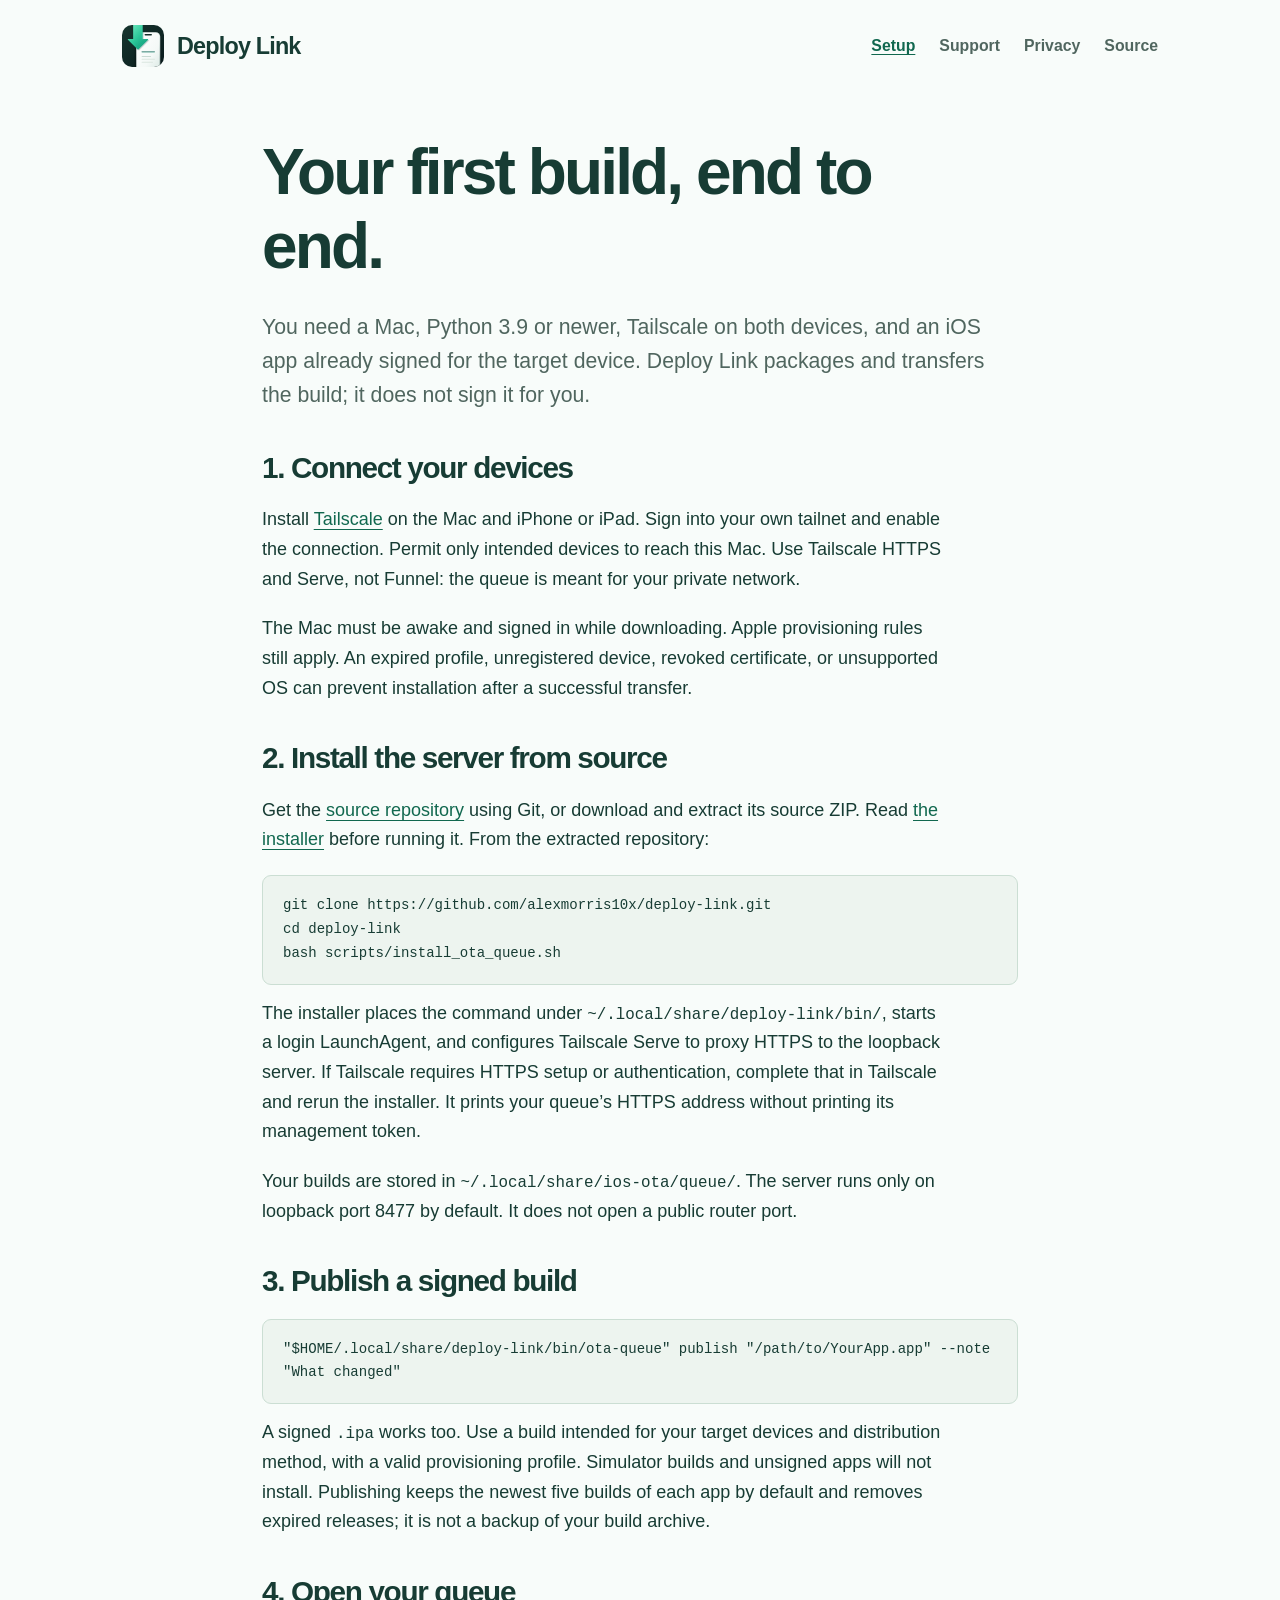
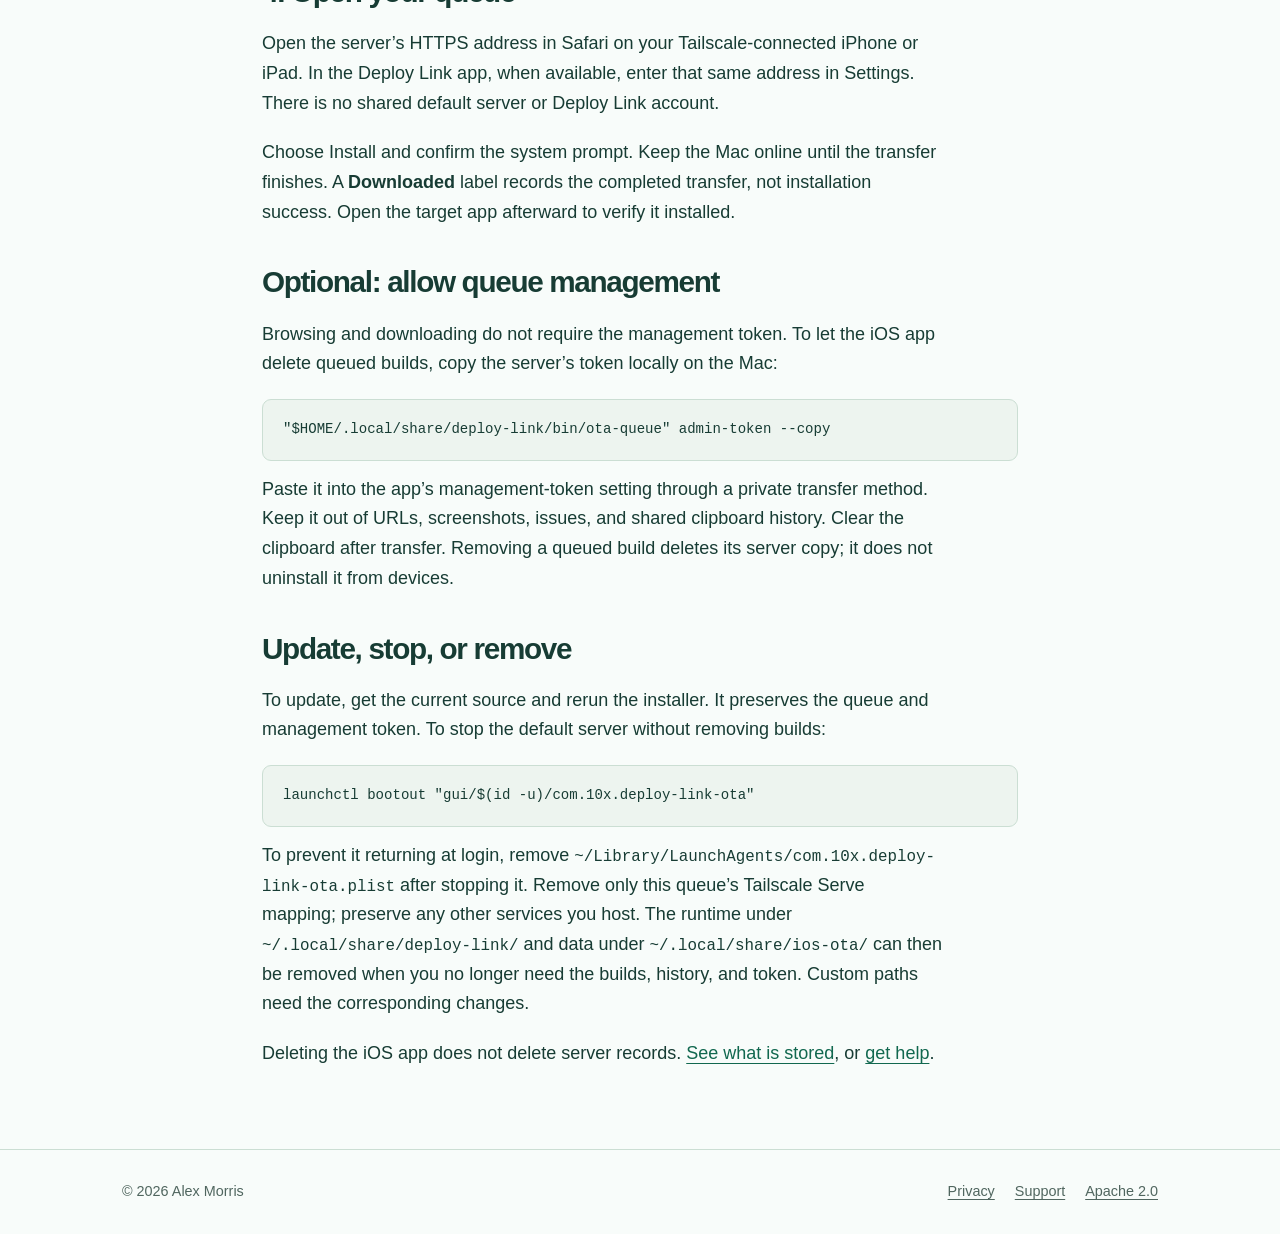
==== docs/site/setup.html @ 27d57182 "Prepare Deploy Link onboarding and authorized queue management" ====
<!doctype html>
<html lang="en"><head><meta charset="utf-8"><meta name="viewport" content="width=device-width, initial-scale=1"><title>Set up Deploy Link</title><meta name="description" content="Install your own Mac queue server, publish a signed build, and connect over Tailscale HTTPS."><meta name="theme-color" content="#11684f"><link rel="stylesheet" href="assets/site.css"><link rel="icon" href="assets/deploy-link.svg" type="image/svg+xml"><link rel="canonical" href="https://alexmorris10x.github.io/deploy-link/setup.html"></head><body><a class="skip" href="#main">Skip to content</a><header><div class="wrap"><a class="brand" href="index.html"><img src="assets/deploy-link.svg" alt="" width="42" height="42">Deploy Link</a><nav aria-label="Main navigation"><a href="setup.html" aria-current="page">Setup</a><a href="support.html">Support</a><a href="privacy.html">Privacy</a><a href="https://github.com/alexmorris10x/deploy-link">Source</a></nav></div></header><main id="main" class="wrap reading"><h1>Your first build, end to end.</h1><p class="lead">You need a Mac, Python 3.9 or newer, Tailscale on both devices, and an iOS app already signed for the target device. Deploy Link packages and transfers the build; it does not sign it for you.</p>
<h2>1. Connect your devices</h2><p>Install <a href="https://tailscale.com/download">Tailscale</a> on the Mac and iPhone or iPad. Sign into your own tailnet and enable the connection. Permit only intended devices to reach this Mac. Use Tailscale HTTPS and Serve, not Funnel: the queue is meant for your private network.</p><p>The Mac must be awake and signed in while downloading. Apple provisioning rules still apply. An expired profile, unregistered device, revoked certificate, or unsupported OS can prevent installation after a successful transfer.</p>
<h2>2. Install the server from source</h2><p>Get the <a href="https://github.com/alexmorris10x/deploy-link">source repository</a> using Git, or download and extract its source ZIP. Read <a href="https://github.com/alexmorris10x/deploy-link/blob/main/scripts/install_ota_queue.sh">the installer</a> before running it. From the extracted repository:</p><pre><code>git clone https://github.com/alexmorris10x/deploy-link.git
cd deploy-link
bash scripts/install_ota_queue.sh</code></pre><p>The installer places the command under <code>~/.local/share/deploy-link/bin/</code>, starts a login LaunchAgent, and configures Tailscale Serve to proxy HTTPS to the loopback server. If Tailscale requires HTTPS setup or authentication, complete that in Tailscale and rerun the installer. It prints your queue’s HTTPS address without printing its management token.</p><p>Your builds are stored in <code>~/.local/share/ios-ota/queue/</code>. The server runs only on loopback port 8477 by default. It does not open a public router port.</p>
<h2>3. Publish a signed build</h2><pre><code>"$HOME/.local/share/deploy-link/bin/ota-queue" publish "/path/to/YourApp.app" --note "What changed"</code></pre><p>A signed <code>.ipa</code> works too. Use a build intended for your target devices and distribution method, with a valid provisioning profile. Simulator builds and unsigned apps will not install. Publishing keeps the newest five builds of each app by default and removes expired releases; it is not a backup of your build archive.</p>
<h2>4. Open your queue</h2><p>Open the server’s HTTPS address in Safari on your Tailscale-connected iPhone or iPad. In the Deploy Link app, when available, enter that same address in Settings. There is no shared default server or Deploy Link account.</p><p>Choose Install and confirm the system prompt. Keep the Mac online until the transfer finishes. A <strong>Downloaded</strong> label records the completed transfer, not installation success. Open the target app afterward to verify it installed.</p>
<h2>Optional: allow queue management</h2><p>Browsing and downloading do not require the management token. To let the iOS app delete queued builds, copy the server’s token locally on the Mac:</p><pre><code>"$HOME/.local/share/deploy-link/bin/ota-queue" admin-token --copy</code></pre><p>Paste it into the app’s management-token setting through a private transfer method. Keep it out of URLs, screenshots, issues, and shared clipboard history. Clear the clipboard after transfer. Removing a queued build deletes its server copy; it does not uninstall it from devices.</p>
<h2>Update, stop, or remove</h2><p>To update, get the current source and rerun the installer. It preserves the queue and management token. To stop the default server without removing builds:</p><pre><code>launchctl bootout "gui/$(id -u)/com.10x.deploy-link-ota"</code></pre><p>To prevent it returning at login, remove <code>~/Library/LaunchAgents/com.10x.deploy-link-ota.plist</code> after stopping it. Remove only this queue’s Tailscale Serve mapping; preserve any other services you host. The runtime under <code>~/.local/share/deploy-link/</code> and data under <code>~/.local/share/ios-ota/</code> can then be removed when you no longer need the builds, history, and token. Custom paths need the corresponding changes.</p><p>Deleting the iOS app does not delete server records. <a href="privacy.html">See what is stored</a>, or <a href="support.html">get help</a>.</p></main><footer><div class="wrap"><span>© 2026 Alex Morris</span><div class="footer-links"><a href="privacy.html">Privacy</a><a href="support.html">Support</a><a href="https://github.com/alexmorris10x/deploy-link/blob/main/LICENSE">Apache 2.0</a></div></div></footer></body></html>
---- docs/site/assets/site.css ----
:root{font-family:"Avenir Next",Avenir,-apple-system,BlinkMacSystemFont,"Segoe UI",sans-serif;color:#173c34;background:#f8fcfa;font-size:18px;line-height:1.65;color-scheme:light;--ink:#173c34;--muted:#50665f;--green:#11684f;--wash:#e5f2eb;--line:#cbded3}*{box-sizing:border-box}body{margin:0}a{color:var(--green);text-underline-offset:.22em}a:focus-visible,summary:focus-visible{outline:3px solid #258966;outline-offset:5px}img{max-width:100%;height:auto}.wrap{max-width:1100px;margin:auto;padding:0 32px}header{padding:25px 0}header .wrap{display:flex;align-items:center;justify-content:space-between;gap:24px}.brand{display:flex;align-items:center;gap:13px;color:var(--ink);font-weight:750;text-decoration:none;font-size:1.3rem;letter-spacing:-.035em}.brand img{width:42px;border-radius:10px}nav{display:flex;gap:24px;flex-wrap:wrap}nav a{font-size:.88rem;text-decoration:none;color:var(--muted);font-weight:600}nav [aria-current=page]{text-decoration:underline;color:var(--green)}.skip{position:absolute;top:-100px;background:white;padding:8px 16px;z-index:5}.skip:focus{top:10px}h1,h2,h3{line-height:1.15;letter-spacing:-.045em}h1{font-size:clamp(2.8rem,6.2vw,4.5rem);font-weight:750;max-width:12ch;margin:0 0 28px}h2{font-size:2.1rem;font-weight:700;margin:0 0 20px}h3{font-size:1.25rem;margin:25px 0 12px}p{margin:0 0 20px;max-width:68ch}.lead{font-size:1.18rem;color:var(--muted);line-height:1.6}.small{font-size:.85rem;color:var(--muted)}.hero{display:grid;grid-template-columns:1.15fr 1fr;align-items:center;gap:65px;padding-top:66px;padding-bottom:70px}.status{display:inline-block;background:var(--wash);font-size:.8rem;padding:4px 11px;border-radius:5px;font-weight:650;margin-bottom:20px}.actions{display:flex;flex-wrap:wrap;gap:22px;align-items:center;margin:28px 0 18px}.button{display:inline-block;padding:12px 21px;border-radius:8px;background:var(--green);color:white;text-decoration:none;font-weight:650;font-size:.95rem}.button:hover{background:#0c513d}.pipeline{background:white;border:1px solid var(--line);border-radius:22px;padding:30px;box-shadow:0 18px 50px #173c340a}.pipeline p{margin:0}.pipeline .stage{padding:22px 0}.pipeline .stage:first-child{padding-top:0}.pipeline .stage:last-child{padding-bottom:0}.pipeline .connector{height:38px;border-left:2px dashed #93b8a2;margin-left:14px}.stage strong{display:block;font-size:1.14rem}.stage span{display:block;color:var(--muted);font-size:.87rem}.band{background:var(--wash);padding:60px 0}.split{display:grid;grid-template-columns:1fr 1fr;gap:60px}.section{padding-top:60px;padding-bottom:60px}.reading{max-width:820px;padding-top:44px;padding-bottom:60px}.reading h1{max-width:20ch;font-size:clamp(2.5rem,5vw,3.7rem)}.reading h2{font-size:1.65rem;margin-top:38px}.reading li{margin-bottom:12px;padding-left:4px}.reading ol,.reading ul{padding-left:24px}.note{padding:20px 24px;border-left:4px solid var(--green);background:var(--wash);margin:26px 0}.note p:last-child{margin-bottom:0}pre{white-space:pre-wrap;overflow-wrap:anywhere;background:#edf4ef;border:1px solid var(--line);padding:18px 20px;border-radius:9px;font-size:.78rem;line-height:1.7}code{font-size:.88em;overflow-wrap:anywhere}pre code{font-size:inherit}details{padding:20px 0;border-bottom:1px solid var(--line)}summary{font-weight:700;cursor:pointer}details p:first-of-type{margin-top:18px}footer{border-top:1px solid var(--line);padding:30px 0;font-size:.8rem;color:var(--muted)}footer .wrap{display:flex;justify-content:space-between;gap:20px;flex-wrap:wrap}footer a{color:var(--muted)}.footer-links{display:flex;gap:20px}@media(max-width:760px){.wrap{padding:0 22px}header .wrap{flex-direction:column;align-items:flex-start;gap:18px}nav{gap:10px 22px}.hero{grid-template-columns:1fr;gap:22px;padding-top:35px;padding-bottom:40px}.hero h1{max-width:13ch}.pipeline{padding:24px}.split{grid-template-columns:1fr;gap:30px}.section,.band{padding-top:42px;padding-bottom:42px}.reading{padding-top:30px;padding-bottom:40px}h2{font-size:1.9rem}}
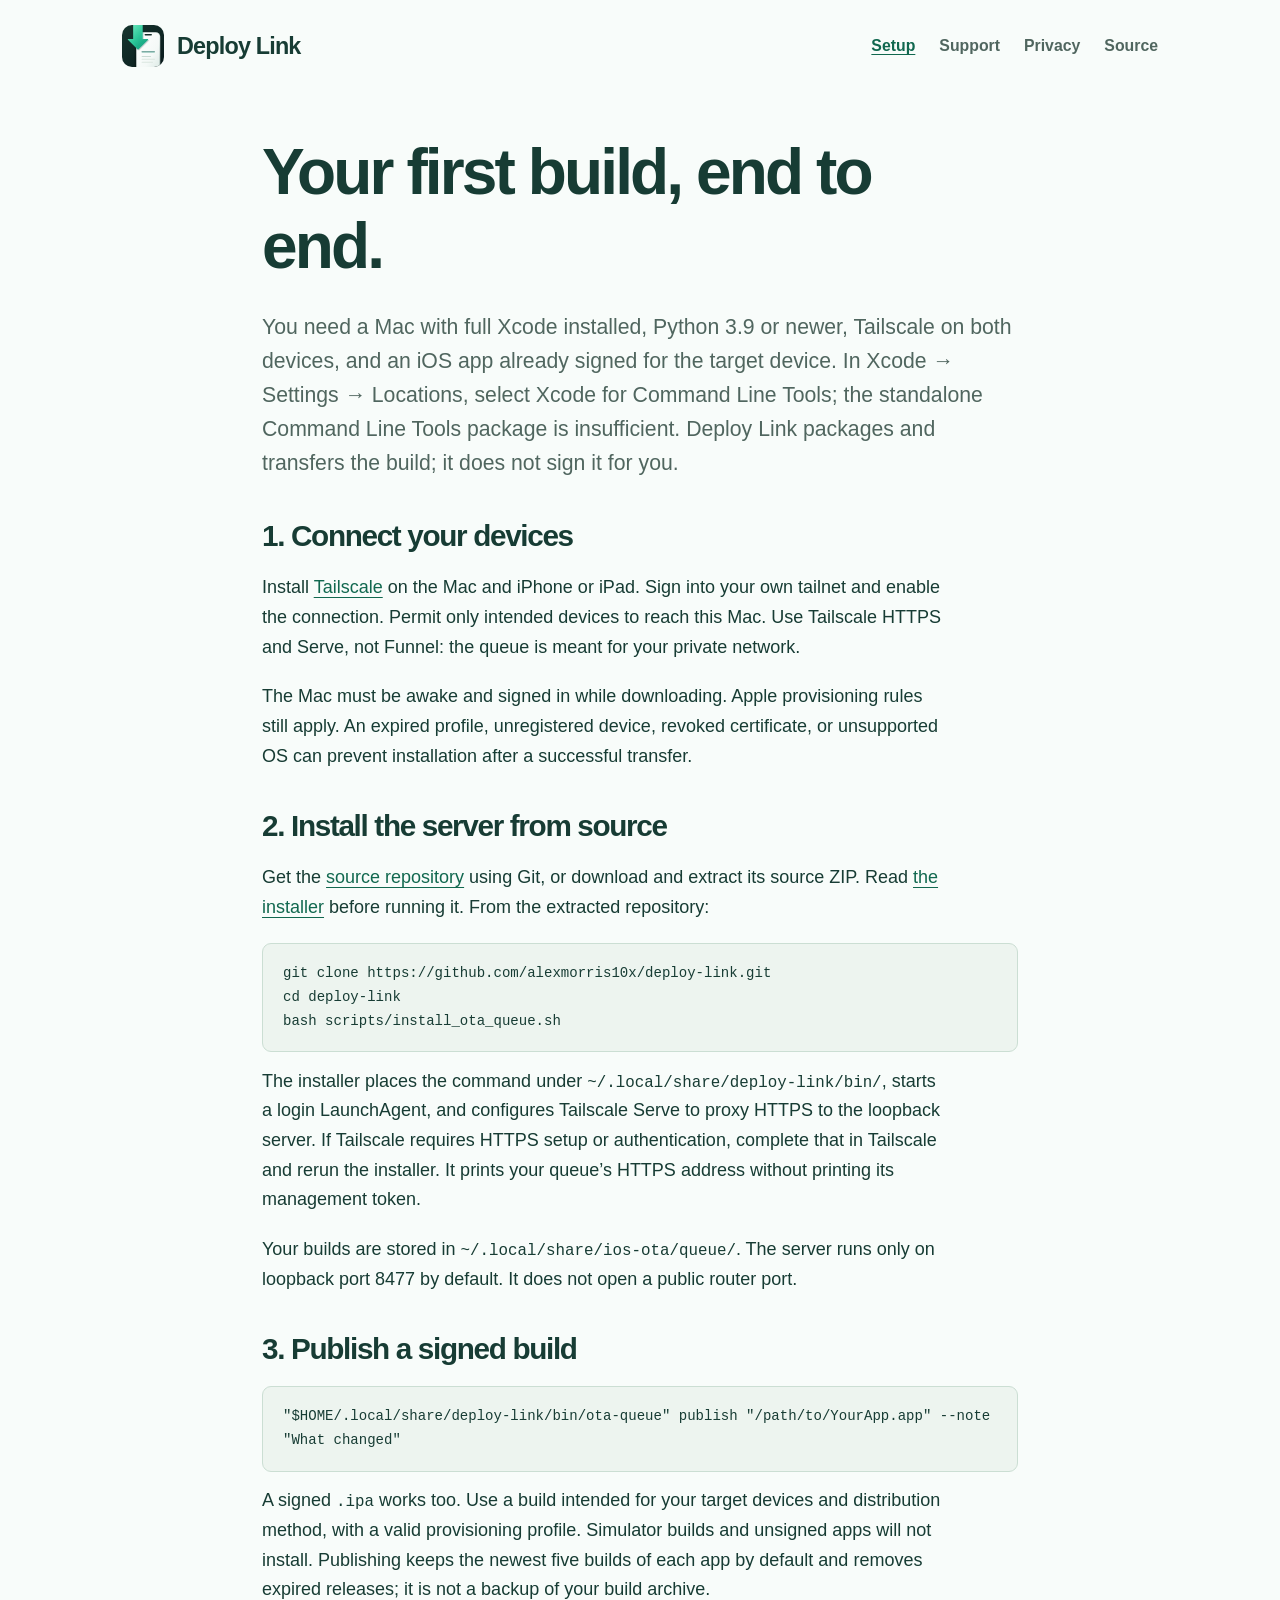
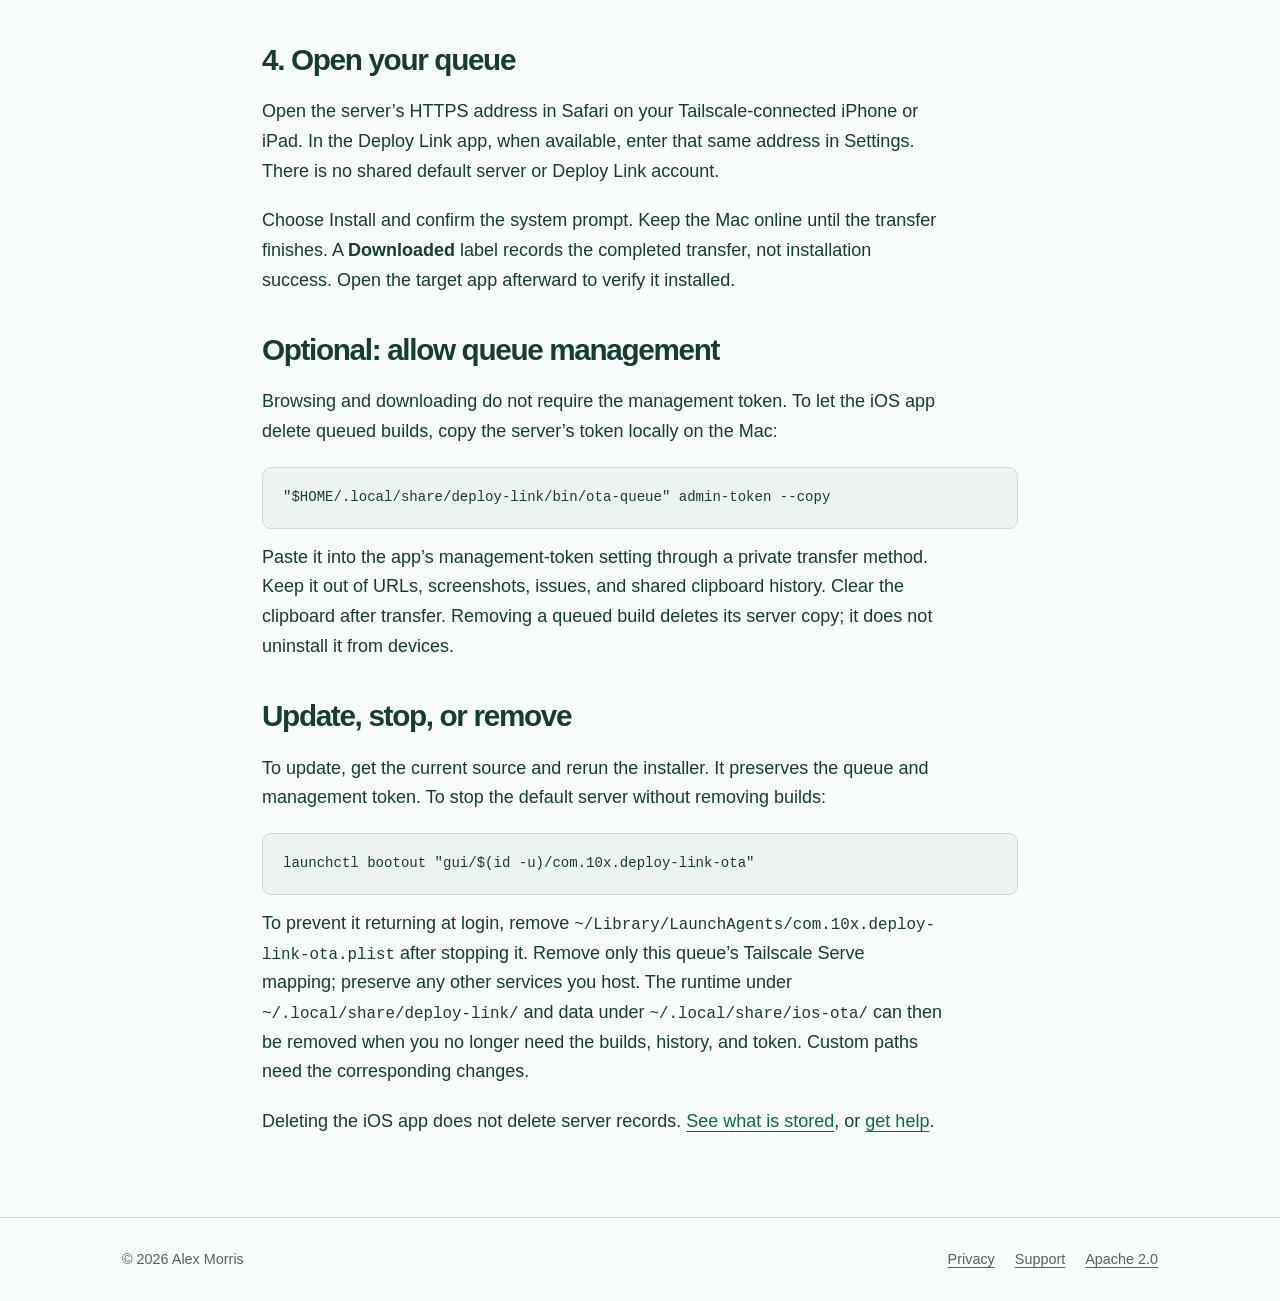
==== commit 0448f6a2: "Clarify setup requirements and remaining launch checks" ====
--- a/docs/site/setup.html
+++ b/docs/site/setup.html
@@ -1,5 +1,5 @@
 <!doctype html>
-<html lang="en"><head><meta charset="utf-8"><meta name="viewport" content="width=device-width, initial-scale=1"><title>Set up Deploy Link</title><meta name="description" content="Install your own Mac queue server, publish a signed build, and connect over Tailscale HTTPS."><meta name="theme-color" content="#11684f"><link rel="stylesheet" href="assets/site.css"><link rel="icon" href="assets/deploy-link.svg" type="image/svg+xml"><link rel="canonical" href="https://alexmorris10x.github.io/deploy-link/setup.html"></head><body><a class="skip" href="#main">Skip to content</a><header><div class="wrap"><a class="brand" href="index.html"><img src="assets/deploy-link.svg" alt="" width="42" height="42">Deploy Link</a><nav aria-label="Main navigation"><a href="setup.html" aria-current="page">Setup</a><a href="support.html">Support</a><a href="privacy.html">Privacy</a><a href="https://github.com/alexmorris10x/deploy-link">Source</a></nav></div></header><main id="main" class="wrap reading"><h1>Your first build, end to end.</h1><p class="lead">You need a Mac, Python 3.9 or newer, Tailscale on both devices, and an iOS app already signed for the target device. Deploy Link packages and transfers the build; it does not sign it for you.</p>
+<html lang="en"><head><meta charset="utf-8"><meta name="viewport" content="width=device-width, initial-scale=1"><title>Set up Deploy Link</title><meta name="description" content="Install your own Mac queue server, publish a signed build, and connect over Tailscale HTTPS."><meta name="theme-color" content="#11684f"><link rel="stylesheet" href="assets/site.css"><link rel="icon" href="assets/deploy-link.svg" type="image/svg+xml"><link rel="canonical" href="https://alexmorris10x.github.io/deploy-link/setup.html"></head><body><a class="skip" href="#main">Skip to content</a><header><div class="wrap"><a class="brand" href="index.html"><img src="assets/deploy-link.svg" alt="" width="42" height="42">Deploy Link</a><nav aria-label="Main navigation"><a href="setup.html" aria-current="page">Setup</a><a href="support.html">Support</a><a href="privacy.html">Privacy</a><a href="https://github.com/alexmorris10x/deploy-link">Source</a></nav></div></header><main id="main" class="wrap reading"><h1>Your first build, end to end.</h1><p class="lead">You need a Mac with full Xcode installed, Python 3.9 or newer, Tailscale on both devices, and an iOS app already signed for the target device. In Xcode → Settings → Locations, select Xcode for Command Line Tools; the standalone Command Line Tools package is insufficient. Deploy Link packages and transfers the build; it does not sign it for you.</p>
 <h2>1. Connect your devices</h2><p>Install <a href="https://tailscale.com/download">Tailscale</a> on the Mac and iPhone or iPad. Sign into your own tailnet and enable the connection. Permit only intended devices to reach this Mac. Use Tailscale HTTPS and Serve, not Funnel: the queue is meant for your private network.</p><p>The Mac must be awake and signed in while downloading. Apple provisioning rules still apply. An expired profile, unregistered device, revoked certificate, or unsupported OS can prevent installation after a successful transfer.</p>
 <h2>2. Install the server from source</h2><p>Get the <a href="https://github.com/alexmorris10x/deploy-link">source repository</a> using Git, or download and extract its source ZIP. Read <a href="https://github.com/alexmorris10x/deploy-link/blob/main/scripts/install_ota_queue.sh">the installer</a> before running it. From the extracted repository:</p><pre><code>git clone https://github.com/alexmorris10x/deploy-link.git
 cd deploy-link
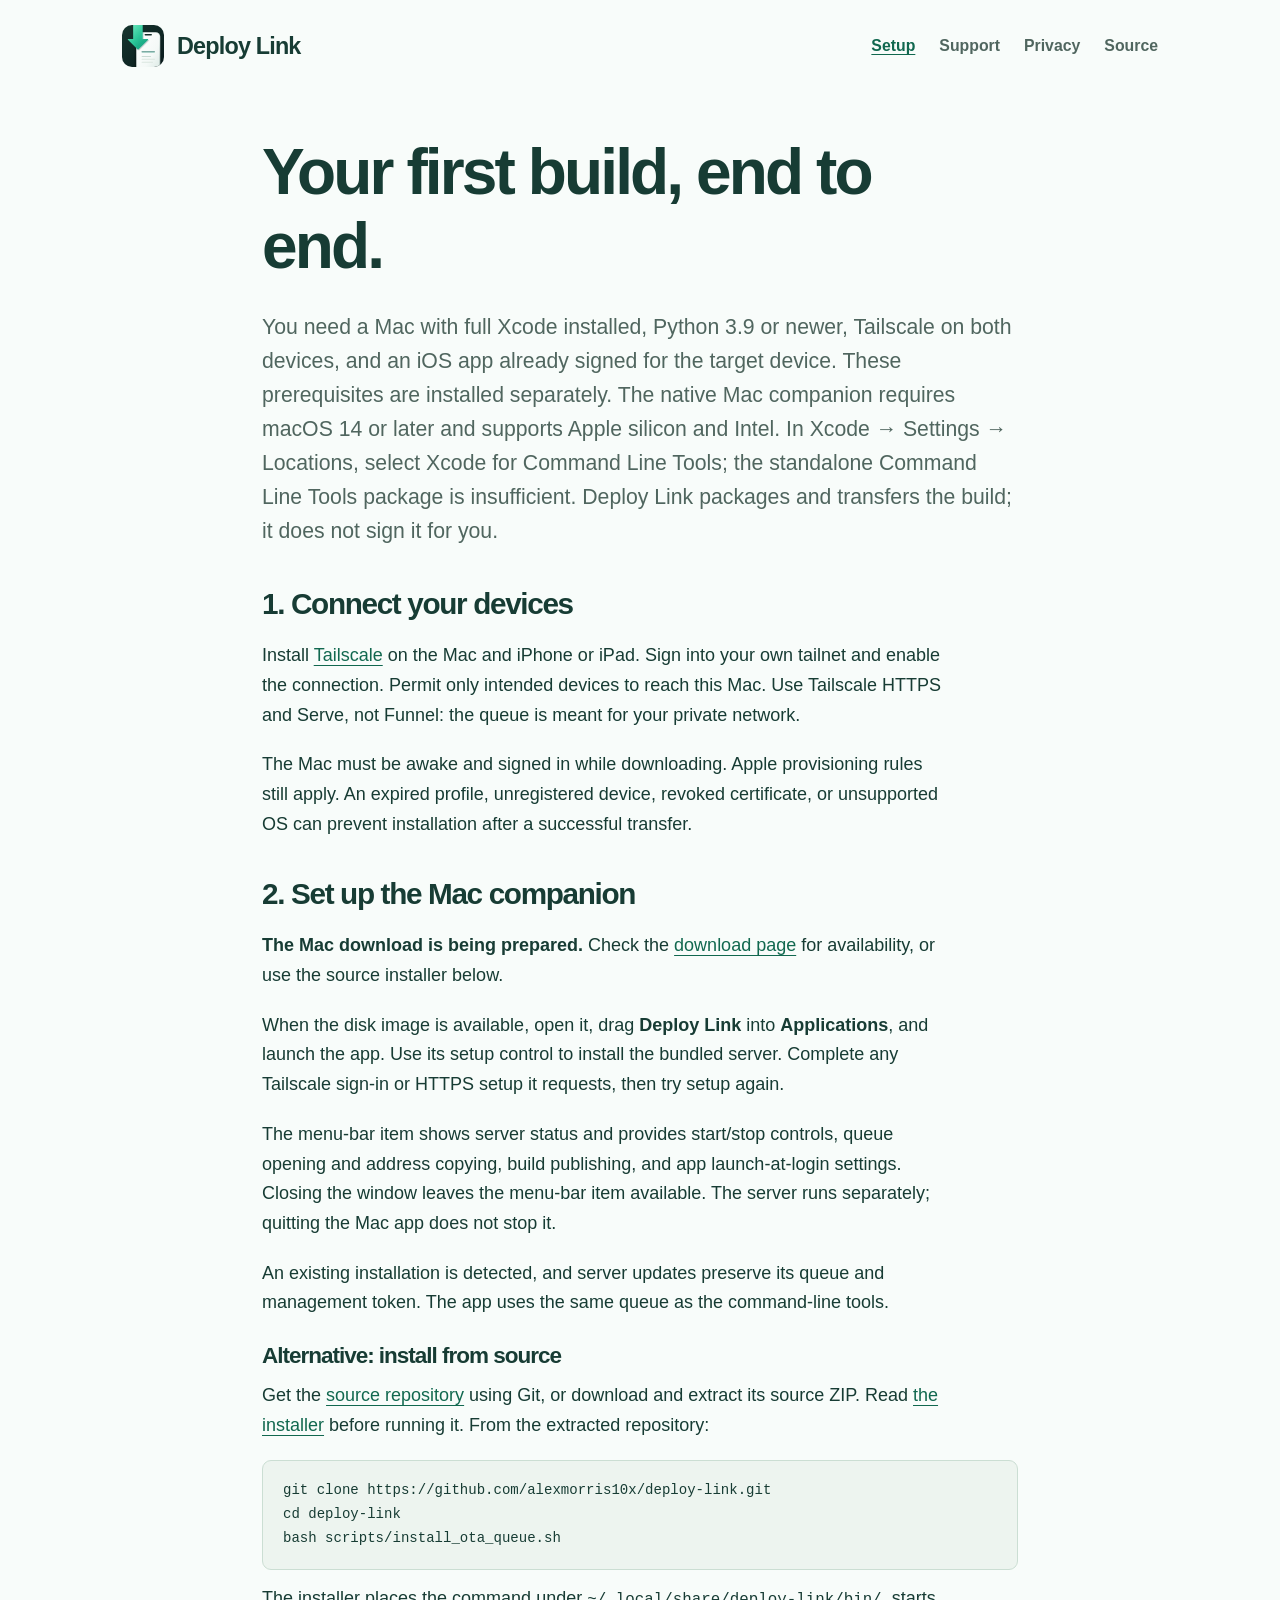
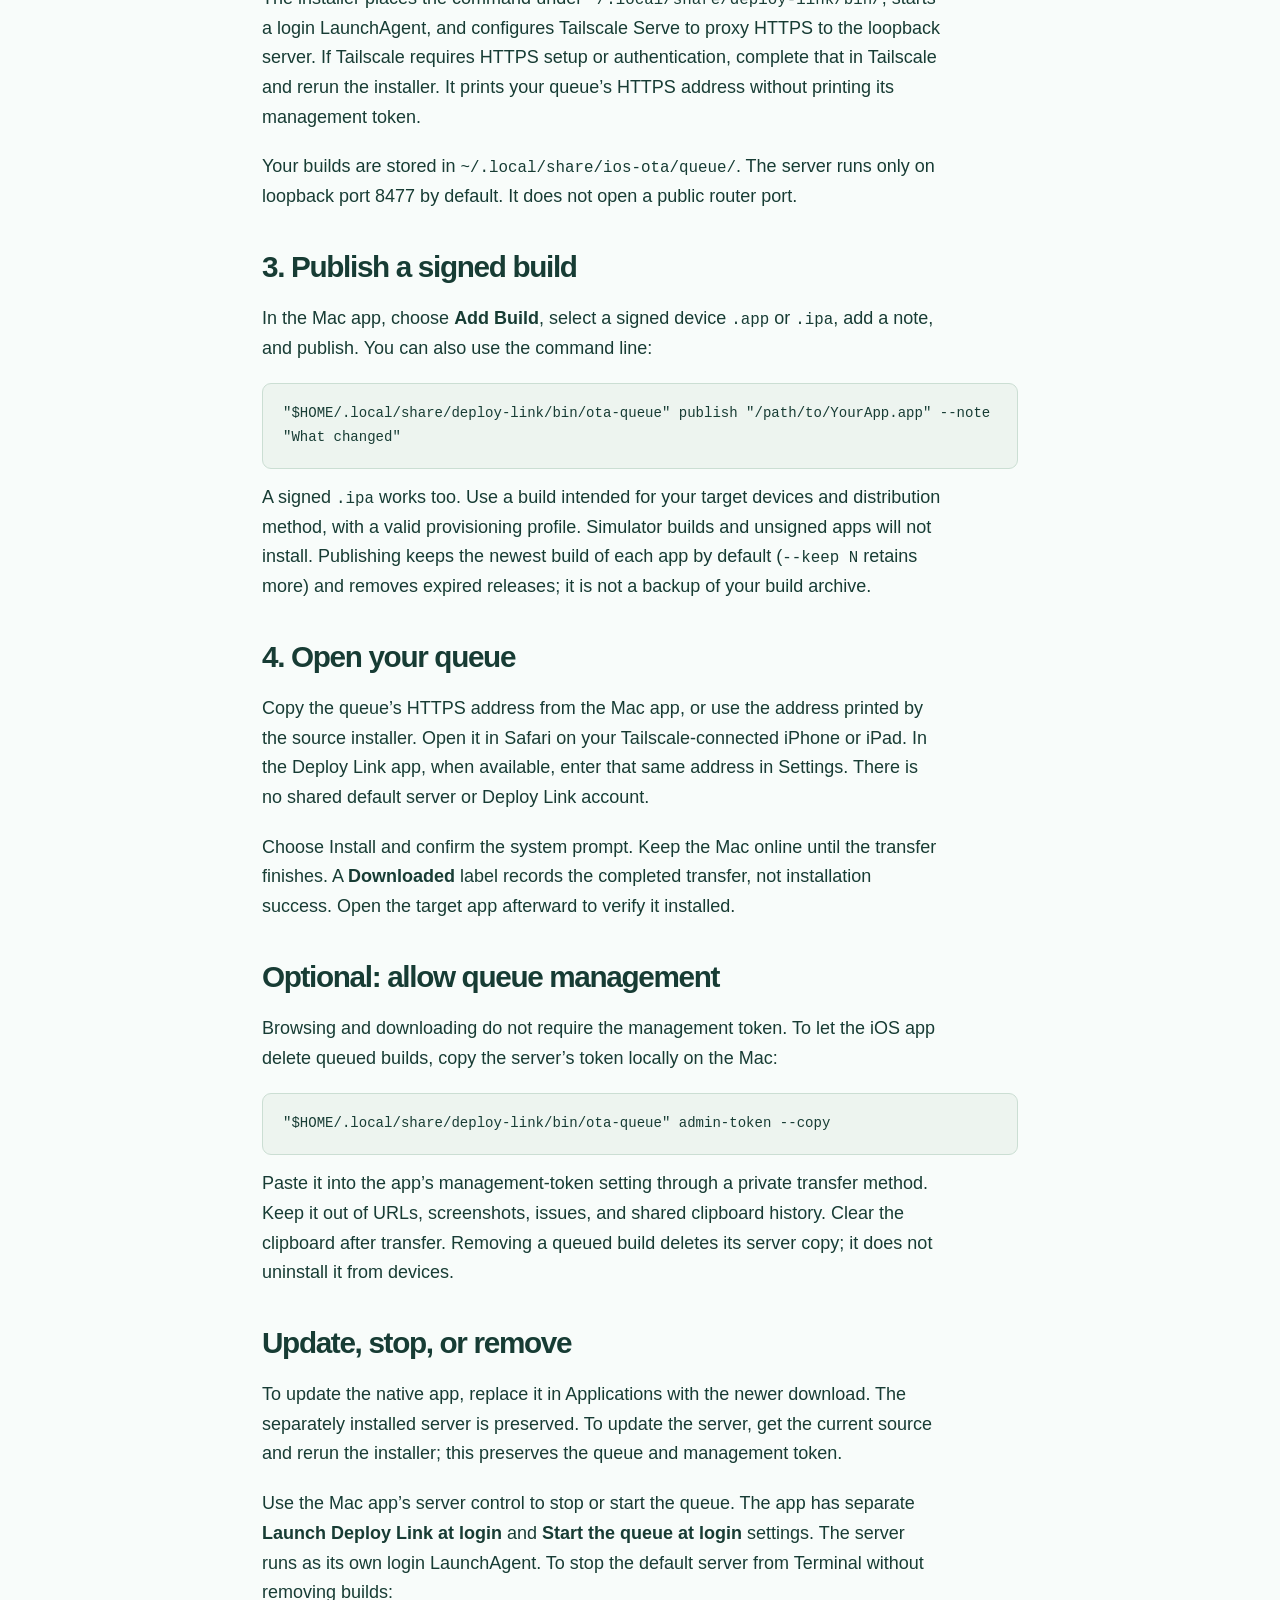
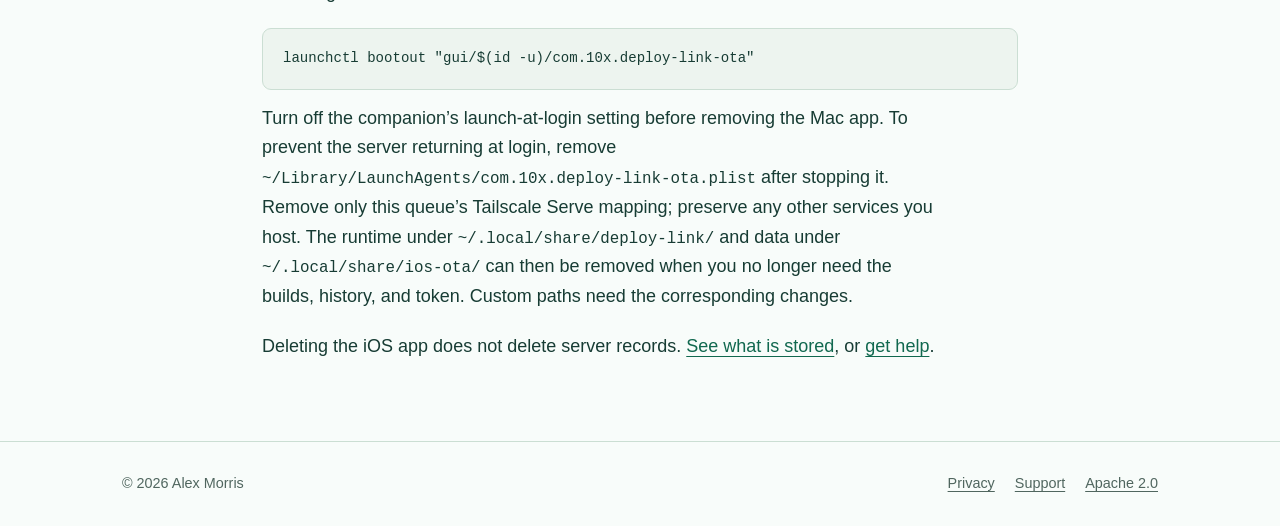
==== commit 800e8ab3: "Add native Mac queue companion and release packaging" ====
--- a/docs/site/setup.html
+++ b/docs/site/setup.html
@@ -1,10 +1,10 @@
 <!doctype html>
-<html lang="en"><head><meta charset="utf-8"><meta name="viewport" content="width=device-width, initial-scale=1"><title>Set up Deploy Link</title><meta name="description" content="Install your own Mac queue server, publish a signed build, and connect over Tailscale HTTPS."><meta name="theme-color" content="#11684f"><link rel="stylesheet" href="assets/site.css"><link rel="icon" href="assets/deploy-link.svg" type="image/svg+xml"><link rel="canonical" href="https://alexmorris10x.github.io/deploy-link/setup.html"></head><body><a class="skip" href="#main">Skip to content</a><header><div class="wrap"><a class="brand" href="index.html"><img src="assets/deploy-link.svg" alt="" width="42" height="42">Deploy Link</a><nav aria-label="Main navigation"><a href="setup.html" aria-current="page">Setup</a><a href="support.html">Support</a><a href="privacy.html">Privacy</a><a href="https://github.com/alexmorris10x/deploy-link">Source</a></nav></div></header><main id="main" class="wrap reading"><h1>Your first build, end to end.</h1><p class="lead">You need a Mac with full Xcode installed, Python 3.9 or newer, Tailscale on both devices, and an iOS app already signed for the target device. In Xcode → Settings → Locations, select Xcode for Command Line Tools; the standalone Command Line Tools package is insufficient. Deploy Link packages and transfers the build; it does not sign it for you.</p>
+<html lang="en"><head><meta charset="utf-8"><meta name="viewport" content="width=device-width, initial-scale=1"><title>Set up Deploy Link</title><meta name="description" content="Install your own Mac queue server, publish a signed build, and connect over Tailscale HTTPS."><meta name="theme-color" content="#11684f"><link rel="stylesheet" href="assets/site.css"><link rel="icon" href="assets/deploy-link.svg" type="image/svg+xml"><link rel="canonical" href="https://alexmorris10x.github.io/deploy-link/setup.html"></head><body><a class="skip" href="#main">Skip to content</a><header><div class="wrap"><a class="brand" href="index.html"><img src="assets/deploy-link.svg" alt="" width="42" height="42">Deploy Link</a><nav aria-label="Main navigation"><a href="setup.html" aria-current="page">Setup</a><a href="support.html">Support</a><a href="privacy.html">Privacy</a><a href="https://github.com/alexmorris10x/deploy-link">Source</a></nav></div></header><main id="main" class="wrap reading"><h1>Your first build, end to end.</h1><p class="lead">You need a Mac with full Xcode installed, Python 3.9 or newer, Tailscale on both devices, and an iOS app already signed for the target device. These prerequisites are installed separately. The native Mac companion requires macOS 14 or later and supports Apple silicon and Intel. In Xcode → Settings → Locations, select Xcode for Command Line Tools; the standalone Command Line Tools package is insufficient. Deploy Link packages and transfers the build; it does not sign it for you.</p>
 <h2>1. Connect your devices</h2><p>Install <a href="https://tailscale.com/download">Tailscale</a> on the Mac and iPhone or iPad. Sign into your own tailnet and enable the connection. Permit only intended devices to reach this Mac. Use Tailscale HTTPS and Serve, not Funnel: the queue is meant for your private network.</p><p>The Mac must be awake and signed in while downloading. Apple provisioning rules still apply. An expired profile, unregistered device, revoked certificate, or unsupported OS can prevent installation after a successful transfer.</p>
-<h2>2. Install the server from source</h2><p>Get the <a href="https://github.com/alexmorris10x/deploy-link">source repository</a> using Git, or download and extract its source ZIP. Read <a href="https://github.com/alexmorris10x/deploy-link/blob/main/scripts/install_ota_queue.sh">the installer</a> before running it. From the extracted repository:</p><pre><code>git clone https://github.com/alexmorris10x/deploy-link.git
+<h2>2. Set up the Mac companion</h2><p><strong>The Mac download is being prepared.</strong> Check the <a href="index.html#download">download page</a> for availability, or use the source installer below.</p><p>When the disk image is available, open it, drag <strong>Deploy Link</strong> into <strong>Applications</strong>, and launch the app. Use its setup control to install the bundled server. Complete any Tailscale sign-in or HTTPS setup it requests, then try setup again.</p><p>The menu-bar item shows server status and provides start/stop controls, queue opening and address copying, build publishing, and app launch-at-login settings. Closing the window leaves the menu-bar item available. The server runs separately; quitting the Mac app does not stop it.</p><p>An existing installation is detected, and server updates preserve its queue and management token. The app uses the same queue as the command-line tools.</p><h3>Alternative: install from source</h3><p>Get the <a href="https://github.com/alexmorris10x/deploy-link">source repository</a> using Git, or download and extract its source ZIP. Read <a href="https://github.com/alexmorris10x/deploy-link/blob/main/scripts/install_ota_queue.sh">the installer</a> before running it. From the extracted repository:</p><pre><code>git clone https://github.com/alexmorris10x/deploy-link.git
 cd deploy-link
 bash scripts/install_ota_queue.sh</code></pre><p>The installer places the command under <code>~/.local/share/deploy-link/bin/</code>, starts a login LaunchAgent, and configures Tailscale Serve to proxy HTTPS to the loopback server. If Tailscale requires HTTPS setup or authentication, complete that in Tailscale and rerun the installer. It prints your queue’s HTTPS address without printing its management token.</p><p>Your builds are stored in <code>~/.local/share/ios-ota/queue/</code>. The server runs only on loopback port 8477 by default. It does not open a public router port.</p>
-<h2>3. Publish a signed build</h2><pre><code>"$HOME/.local/share/deploy-link/bin/ota-queue" publish "/path/to/YourApp.app" --note "What changed"</code></pre><p>A signed <code>.ipa</code> works too. Use a build intended for your target devices and distribution method, with a valid provisioning profile. Simulator builds and unsigned apps will not install. Publishing keeps the newest five builds of each app by default and removes expired releases; it is not a backup of your build archive.</p>
-<h2>4. Open your queue</h2><p>Open the server’s HTTPS address in Safari on your Tailscale-connected iPhone or iPad. In the Deploy Link app, when available, enter that same address in Settings. There is no shared default server or Deploy Link account.</p><p>Choose Install and confirm the system prompt. Keep the Mac online until the transfer finishes. A <strong>Downloaded</strong> label records the completed transfer, not installation success. Open the target app afterward to verify it installed.</p>
+<h2>3. Publish a signed build</h2><p>In the Mac app, choose <strong>Add Build</strong>, select a signed device <code>.app</code> or <code>.ipa</code>, add a note, and publish. You can also use the command line:</p><pre><code>"$HOME/.local/share/deploy-link/bin/ota-queue" publish "/path/to/YourApp.app" --note "What changed"</code></pre><p>A signed <code>.ipa</code> works too. Use a build intended for your target devices and distribution method, with a valid provisioning profile. Simulator builds and unsigned apps will not install. Publishing keeps the newest build of each app by default (<code>--keep N</code> retains more) and removes expired releases; it is not a backup of your build archive.</p>
+<h2>4. Open your queue</h2><p>Copy the queue’s HTTPS address from the Mac app, or use the address printed by the source installer. Open it in Safari on your Tailscale-connected iPhone or iPad. In the Deploy Link app, when available, enter that same address in Settings. There is no shared default server or Deploy Link account.</p><p>Choose Install and confirm the system prompt. Keep the Mac online until the transfer finishes. A <strong>Downloaded</strong> label records the completed transfer, not installation success. Open the target app afterward to verify it installed.</p>
 <h2>Optional: allow queue management</h2><p>Browsing and downloading do not require the management token. To let the iOS app delete queued builds, copy the server’s token locally on the Mac:</p><pre><code>"$HOME/.local/share/deploy-link/bin/ota-queue" admin-token --copy</code></pre><p>Paste it into the app’s management-token setting through a private transfer method. Keep it out of URLs, screenshots, issues, and shared clipboard history. Clear the clipboard after transfer. Removing a queued build deletes its server copy; it does not uninstall it from devices.</p>
-<h2>Update, stop, or remove</h2><p>To update, get the current source and rerun the installer. It preserves the queue and management token. To stop the default server without removing builds:</p><pre><code>launchctl bootout "gui/$(id -u)/com.10x.deploy-link-ota"</code></pre><p>To prevent it returning at login, remove <code>~/Library/LaunchAgents/com.10x.deploy-link-ota.plist</code> after stopping it. Remove only this queue’s Tailscale Serve mapping; preserve any other services you host. The runtime under <code>~/.local/share/deploy-link/</code> and data under <code>~/.local/share/ios-ota/</code> can then be removed when you no longer need the builds, history, and token. Custom paths need the corresponding changes.</p><p>Deleting the iOS app does not delete server records. <a href="privacy.html">See what is stored</a>, or <a href="support.html">get help</a>.</p></main><footer><div class="wrap"><span>© 2026 Alex Morris</span><div class="footer-links"><a href="privacy.html">Privacy</a><a href="support.html">Support</a><a href="https://github.com/alexmorris10x/deploy-link/blob/main/LICENSE">Apache 2.0</a></div></div></footer></body></html>
+<h2>Update, stop, or remove</h2><p>To update the native app, replace it in Applications with the newer download. The separately installed server is preserved. To update the server, get the current source and rerun the installer; this preserves the queue and management token.</p><p>Use the Mac app’s server control to stop or start the queue. The app has separate <strong>Launch Deploy Link at login</strong> and <strong>Start the queue at login</strong> settings. The server runs as its own login LaunchAgent. To stop the default server from Terminal without removing builds:</p><pre><code>launchctl bootout "gui/$(id -u)/com.10x.deploy-link-ota"</code></pre><p>Turn off the companion’s launch-at-login setting before removing the Mac app. To prevent the server returning at login, remove <code>~/Library/LaunchAgents/com.10x.deploy-link-ota.plist</code> after stopping it. Remove only this queue’s Tailscale Serve mapping; preserve any other services you host. The runtime under <code>~/.local/share/deploy-link/</code> and data under <code>~/.local/share/ios-ota/</code> can then be removed when you no longer need the builds, history, and token. Custom paths need the corresponding changes.</p><p>Deleting the iOS app does not delete server records. <a href="privacy.html">See what is stored</a>, or <a href="support.html">get help</a>.</p></main><footer><div class="wrap"><span>© 2026 Alex Morris</span><div class="footer-links"><a href="privacy.html">Privacy</a><a href="support.html">Support</a><a href="https://github.com/alexmorris10x/deploy-link/blob/main/LICENSE">Apache 2.0</a></div></div></footer></body></html>
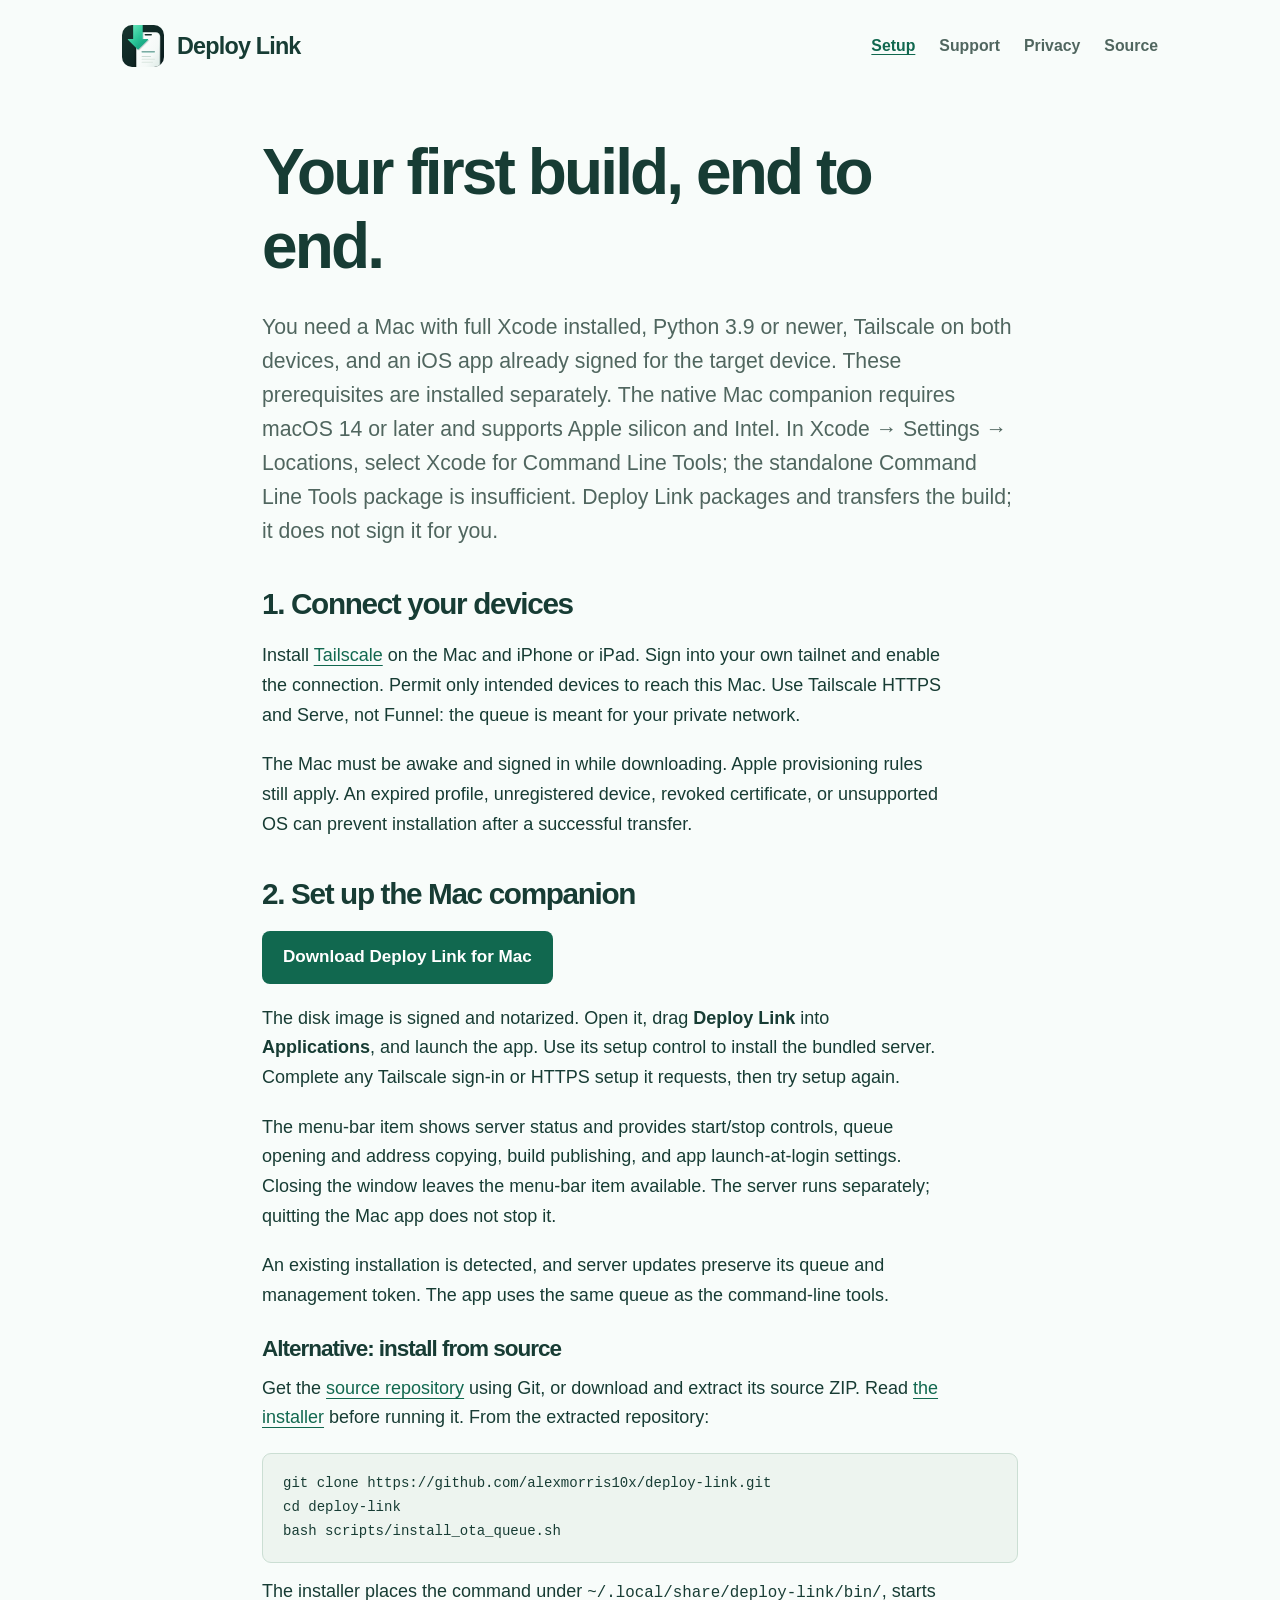
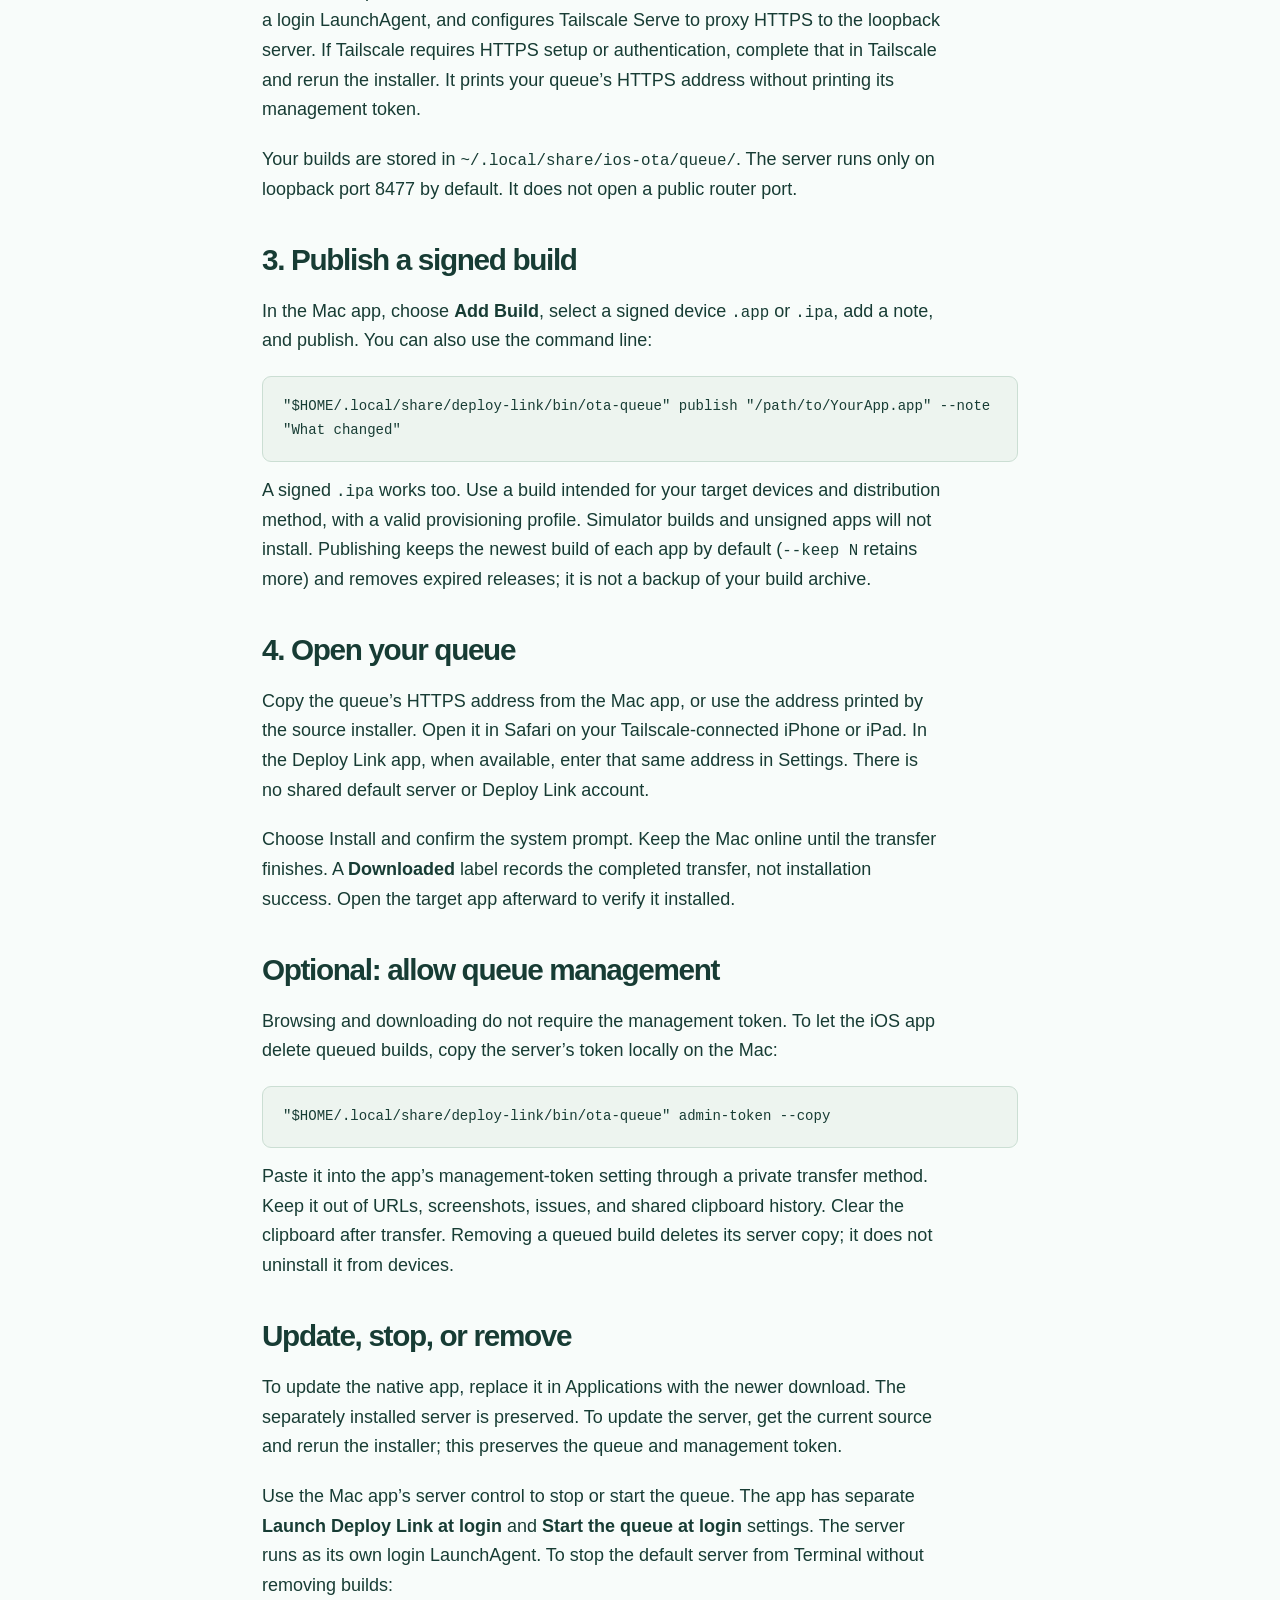
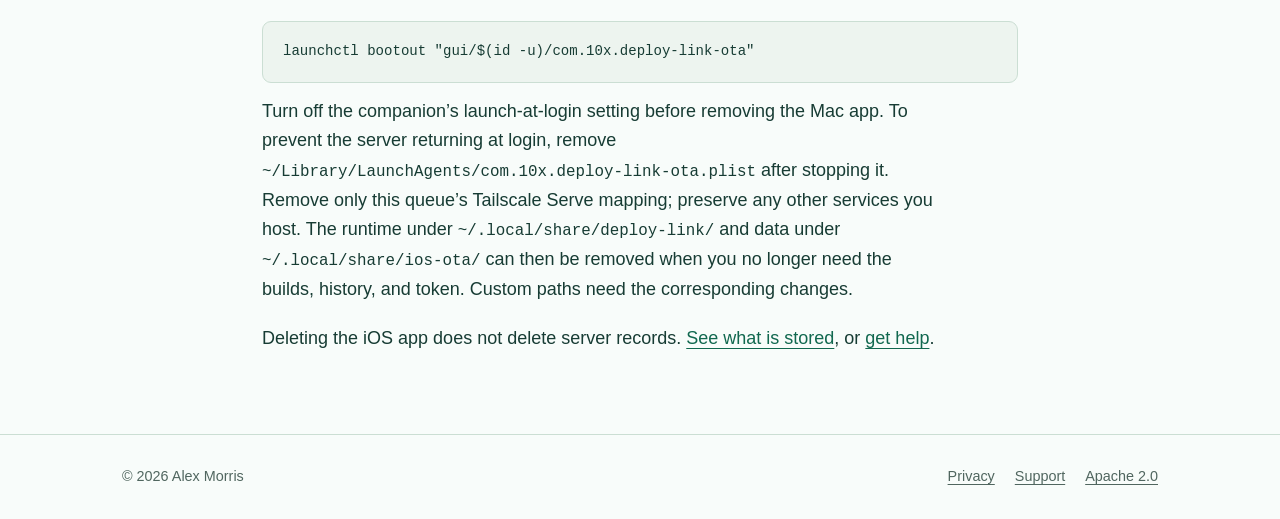
==== commit ef50049a: "Publish Mac companion download and setup links" ====
--- a/docs/site/setup.html
+++ b/docs/site/setup.html
@@ -1,7 +1,7 @@
 <!doctype html>
 <html lang="en"><head><meta charset="utf-8"><meta name="viewport" content="width=device-width, initial-scale=1"><title>Set up Deploy Link</title><meta name="description" content="Install your own Mac queue server, publish a signed build, and connect over Tailscale HTTPS."><meta name="theme-color" content="#11684f"><link rel="stylesheet" href="assets/site.css"><link rel="icon" href="assets/deploy-link.svg" type="image/svg+xml"><link rel="canonical" href="https://alexmorris10x.github.io/deploy-link/setup.html"></head><body><a class="skip" href="#main">Skip to content</a><header><div class="wrap"><a class="brand" href="index.html"><img src="assets/deploy-link.svg" alt="" width="42" height="42">Deploy Link</a><nav aria-label="Main navigation"><a href="setup.html" aria-current="page">Setup</a><a href="support.html">Support</a><a href="privacy.html">Privacy</a><a href="https://github.com/alexmorris10x/deploy-link">Source</a></nav></div></header><main id="main" class="wrap reading"><h1>Your first build, end to end.</h1><p class="lead">You need a Mac with full Xcode installed, Python 3.9 or newer, Tailscale on both devices, and an iOS app already signed for the target device. These prerequisites are installed separately. The native Mac companion requires macOS 14 or later and supports Apple silicon and Intel. In Xcode → Settings → Locations, select Xcode for Command Line Tools; the standalone Command Line Tools package is insufficient. Deploy Link packages and transfers the build; it does not sign it for you.</p>
 <h2>1. Connect your devices</h2><p>Install <a href="https://tailscale.com/download">Tailscale</a> on the Mac and iPhone or iPad. Sign into your own tailnet and enable the connection. Permit only intended devices to reach this Mac. Use Tailscale HTTPS and Serve, not Funnel: the queue is meant for your private network.</p><p>The Mac must be awake and signed in while downloading. Apple provisioning rules still apply. An expired profile, unregistered device, revoked certificate, or unsupported OS can prevent installation after a successful transfer.</p>
-<h2>2. Set up the Mac companion</h2><p><strong>The Mac download is being prepared.</strong> Check the <a href="index.html#download">download page</a> for availability, or use the source installer below.</p><p>When the disk image is available, open it, drag <strong>Deploy Link</strong> into <strong>Applications</strong>, and launch the app. Use its setup control to install the bundled server. Complete any Tailscale sign-in or HTTPS setup it requests, then try setup again.</p><p>The menu-bar item shows server status and provides start/stop controls, queue opening and address copying, build publishing, and app launch-at-login settings. Closing the window leaves the menu-bar item available. The server runs separately; quitting the Mac app does not stop it.</p><p>An existing installation is detected, and server updates preserve its queue and management token. The app uses the same queue as the command-line tools.</p><h3>Alternative: install from source</h3><p>Get the <a href="https://github.com/alexmorris10x/deploy-link">source repository</a> using Git, or download and extract its source ZIP. Read <a href="https://github.com/alexmorris10x/deploy-link/blob/main/scripts/install_ota_queue.sh">the installer</a> before running it. From the extracted repository:</p><pre><code>git clone https://github.com/alexmorris10x/deploy-link.git
+<h2>2. Set up the Mac companion</h2><p><a class="button" href="https://github.com/alexmorris10x/deploy-link/releases/download/v1.0.0-mac/Deploy-Link-Mac-1.0-1.dmg">Download Deploy Link for Mac</a></p><p>The disk image is signed and notarized. Open it, drag <strong>Deploy Link</strong> into <strong>Applications</strong>, and launch the app. Use its setup control to install the bundled server. Complete any Tailscale sign-in or HTTPS setup it requests, then try setup again.</p><p>The menu-bar item shows server status and provides start/stop controls, queue opening and address copying, build publishing, and app launch-at-login settings. Closing the window leaves the menu-bar item available. The server runs separately; quitting the Mac app does not stop it.</p><p>An existing installation is detected, and server updates preserve its queue and management token. The app uses the same queue as the command-line tools.</p><h3>Alternative: install from source</h3><p>Get the <a href="https://github.com/alexmorris10x/deploy-link">source repository</a> using Git, or download and extract its source ZIP. Read <a href="https://github.com/alexmorris10x/deploy-link/blob/main/scripts/install_ota_queue.sh">the installer</a> before running it. From the extracted repository:</p><pre><code>git clone https://github.com/alexmorris10x/deploy-link.git
 cd deploy-link
 bash scripts/install_ota_queue.sh</code></pre><p>The installer places the command under <code>~/.local/share/deploy-link/bin/</code>, starts a login LaunchAgent, and configures Tailscale Serve to proxy HTTPS to the loopback server. If Tailscale requires HTTPS setup or authentication, complete that in Tailscale and rerun the installer. It prints your queue’s HTTPS address without printing its management token.</p><p>Your builds are stored in <code>~/.local/share/ios-ota/queue/</code>. The server runs only on loopback port 8477 by default. It does not open a public router port.</p>
 <h2>3. Publish a signed build</h2><p>In the Mac app, choose <strong>Add Build</strong>, select a signed device <code>.app</code> or <code>.ipa</code>, add a note, and publish. You can also use the command line:</p><pre><code>"$HOME/.local/share/deploy-link/bin/ota-queue" publish "/path/to/YourApp.app" --note "What changed"</code></pre><p>A signed <code>.ipa</code> works too. Use a build intended for your target devices and distribution method, with a valid provisioning profile. Simulator builds and unsigned apps will not install. Publishing keeps the newest build of each app by default (<code>--keep N</code> retains more) and removes expired releases; it is not a backup of your build archive.</p>
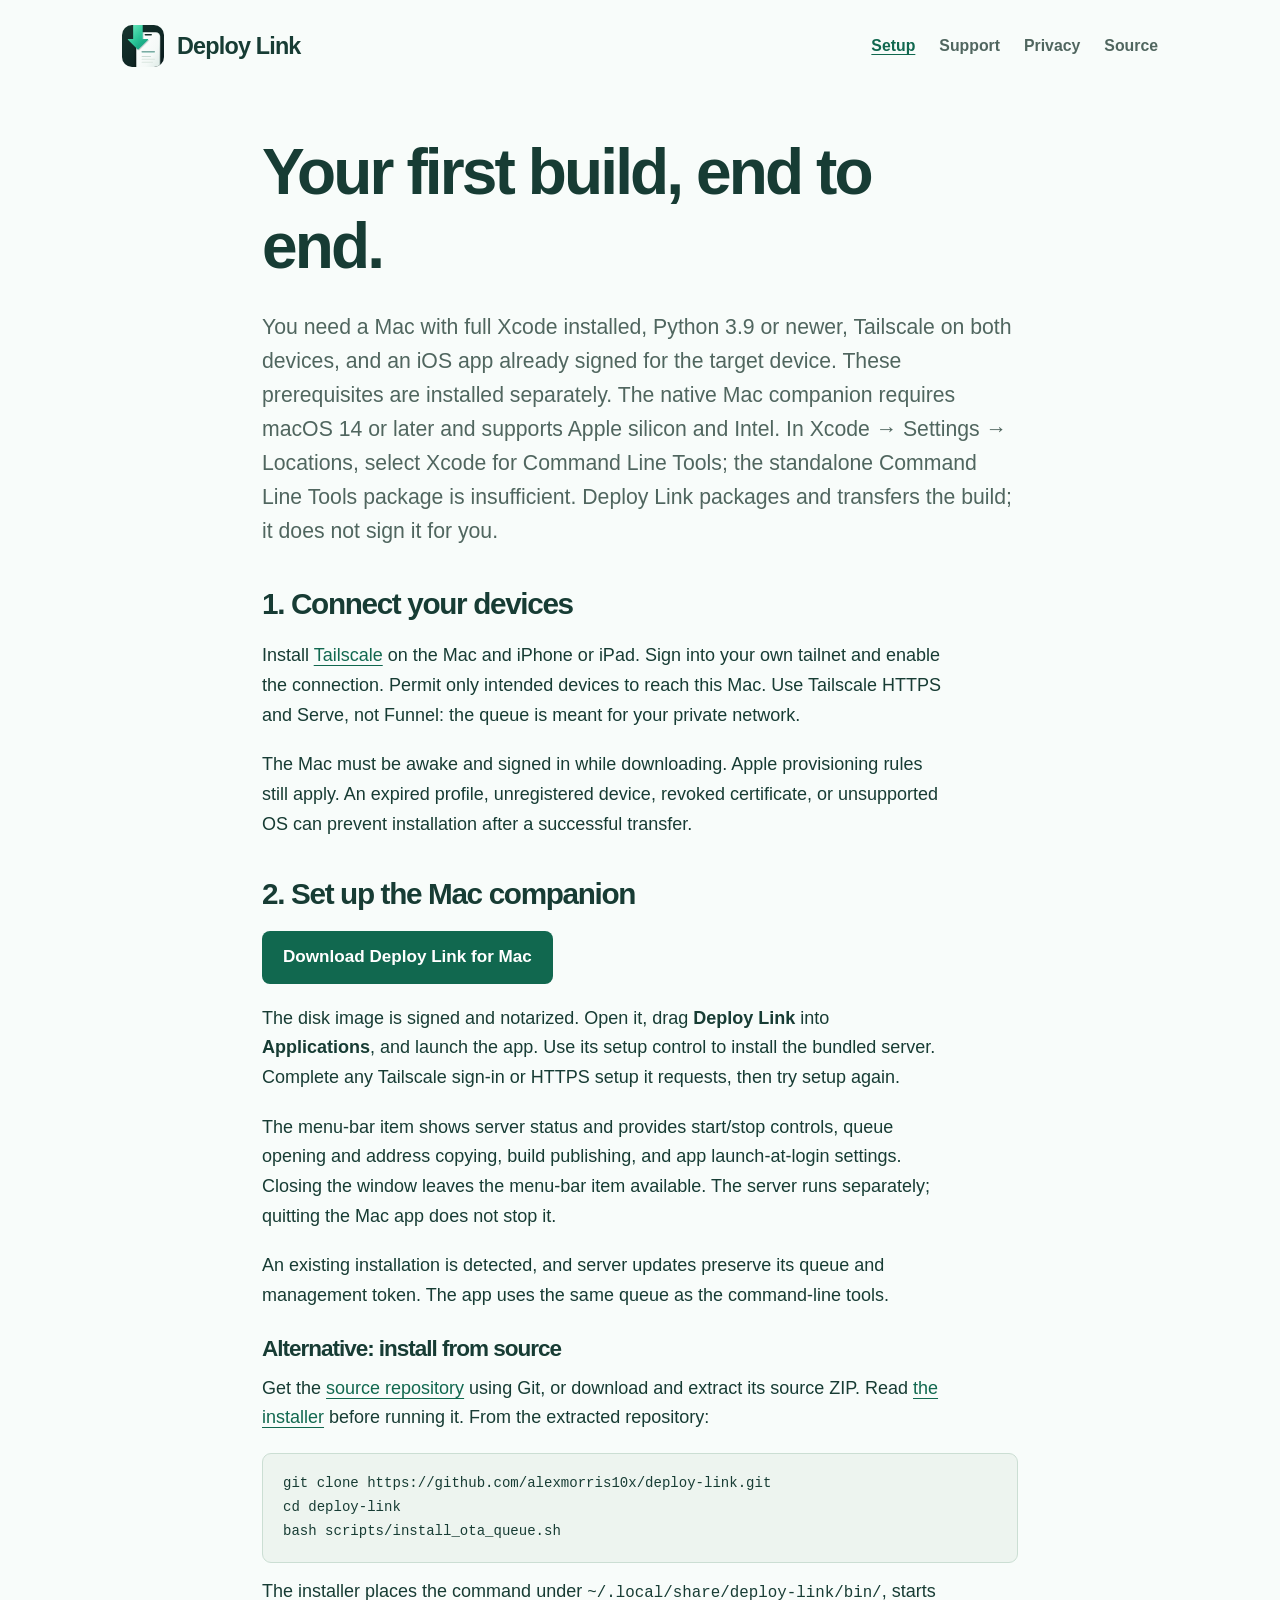
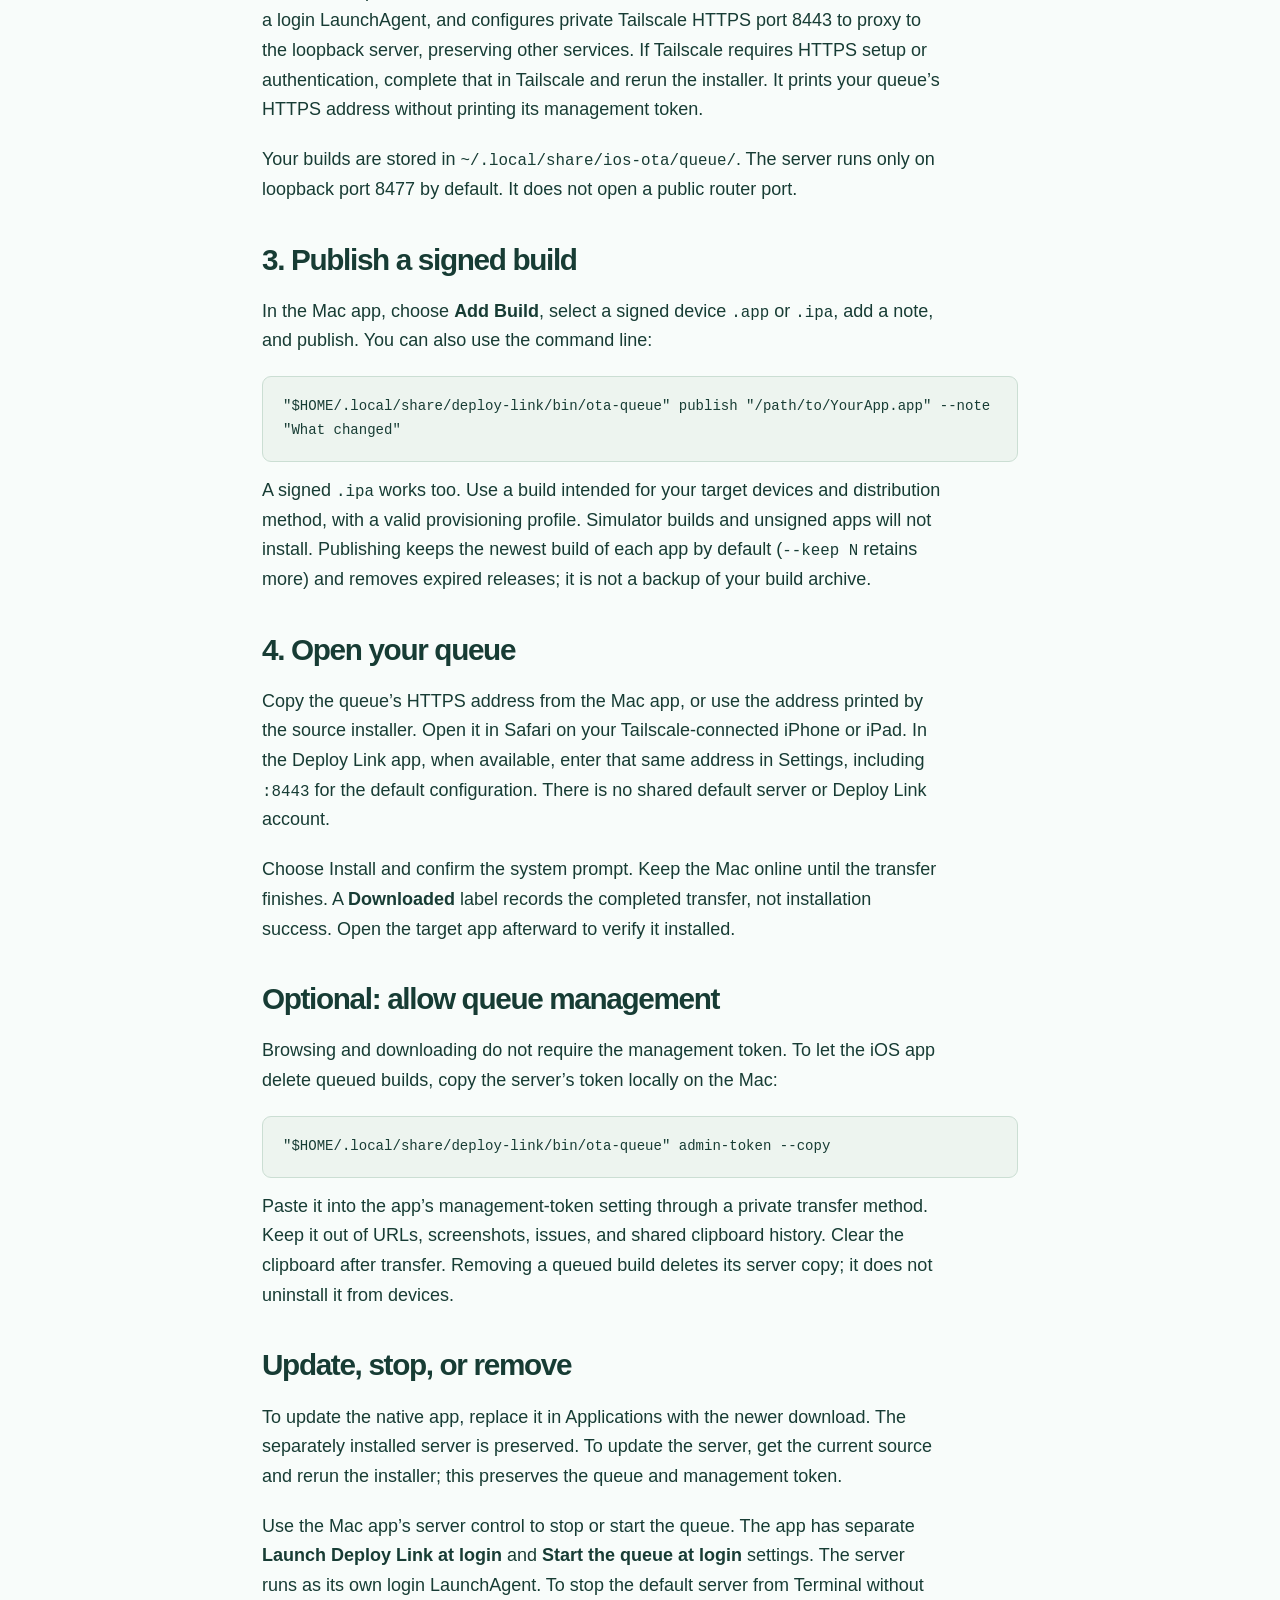
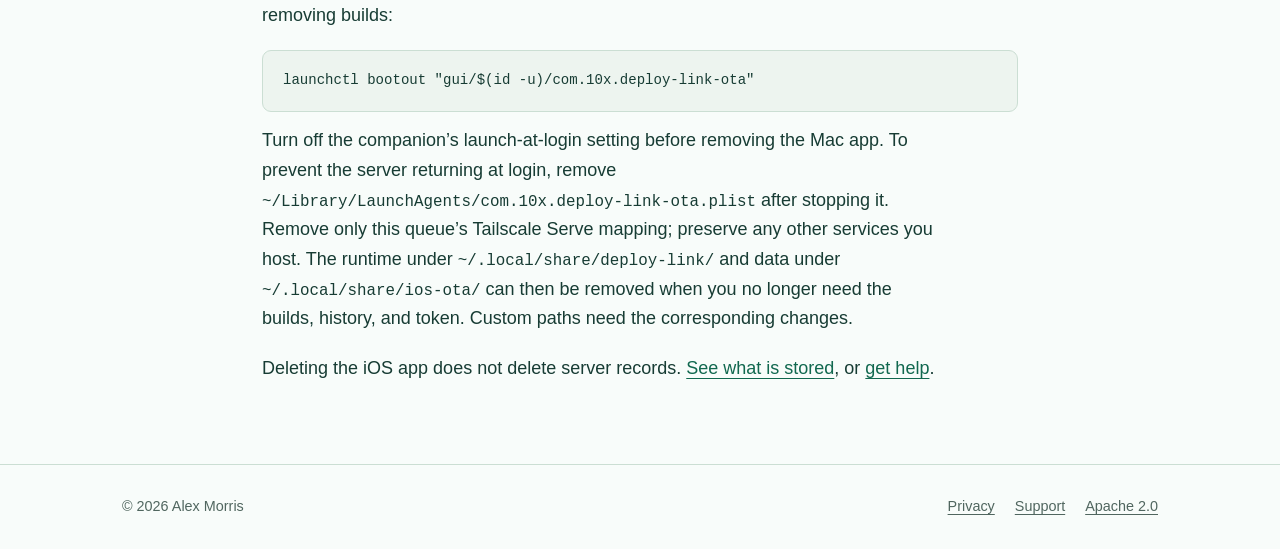
==== commit c2c9f096: "Publish Mac 1.0.1 download and dedicated port guidance" ====
--- a/docs/site/setup.html
+++ b/docs/site/setup.html
@@ -1,10 +1,10 @@
 <!doctype html>
 <html lang="en"><head><meta charset="utf-8"><meta name="viewport" content="width=device-width, initial-scale=1"><title>Set up Deploy Link</title><meta name="description" content="Install your own Mac queue server, publish a signed build, and connect over Tailscale HTTPS."><meta name="theme-color" content="#11684f"><link rel="stylesheet" href="assets/site.css"><link rel="icon" href="assets/deploy-link.svg" type="image/svg+xml"><link rel="canonical" href="https://alexmorris10x.github.io/deploy-link/setup.html"></head><body><a class="skip" href="#main">Skip to content</a><header><div class="wrap"><a class="brand" href="index.html"><img src="assets/deploy-link.svg" alt="" width="42" height="42">Deploy Link</a><nav aria-label="Main navigation"><a href="setup.html" aria-current="page">Setup</a><a href="support.html">Support</a><a href="privacy.html">Privacy</a><a href="https://github.com/alexmorris10x/deploy-link">Source</a></nav></div></header><main id="main" class="wrap reading"><h1>Your first build, end to end.</h1><p class="lead">You need a Mac with full Xcode installed, Python 3.9 or newer, Tailscale on both devices, and an iOS app already signed for the target device. These prerequisites are installed separately. The native Mac companion requires macOS 14 or later and supports Apple silicon and Intel. In Xcode → Settings → Locations, select Xcode for Command Line Tools; the standalone Command Line Tools package is insufficient. Deploy Link packages and transfers the build; it does not sign it for you.</p>
 <h2>1. Connect your devices</h2><p>Install <a href="https://tailscale.com/download">Tailscale</a> on the Mac and iPhone or iPad. Sign into your own tailnet and enable the connection. Permit only intended devices to reach this Mac. Use Tailscale HTTPS and Serve, not Funnel: the queue is meant for your private network.</p><p>The Mac must be awake and signed in while downloading. Apple provisioning rules still apply. An expired profile, unregistered device, revoked certificate, or unsupported OS can prevent installation after a successful transfer.</p>
-<h2>2. Set up the Mac companion</h2><p><a class="button" href="https://github.com/alexmorris10x/deploy-link/releases/download/v1.0.0-mac/Deploy-Link-Mac-1.0-1.dmg">Download Deploy Link for Mac</a></p><p>The disk image is signed and notarized. Open it, drag <strong>Deploy Link</strong> into <strong>Applications</strong>, and launch the app. Use its setup control to install the bundled server. Complete any Tailscale sign-in or HTTPS setup it requests, then try setup again.</p><p>The menu-bar item shows server status and provides start/stop controls, queue opening and address copying, build publishing, and app launch-at-login settings. Closing the window leaves the menu-bar item available. The server runs separately; quitting the Mac app does not stop it.</p><p>An existing installation is detected, and server updates preserve its queue and management token. The app uses the same queue as the command-line tools.</p><h3>Alternative: install from source</h3><p>Get the <a href="https://github.com/alexmorris10x/deploy-link">source repository</a> using Git, or download and extract its source ZIP. Read <a href="https://github.com/alexmorris10x/deploy-link/blob/main/scripts/install_ota_queue.sh">the installer</a> before running it. From the extracted repository:</p><pre><code>git clone https://github.com/alexmorris10x/deploy-link.git
+<h2>2. Set up the Mac companion</h2><p><a class="button" href="https://github.com/alexmorris10x/deploy-link/releases/download/v1.0.1-mac/Deploy-Link-Mac-1.0.1-2.dmg">Download Deploy Link for Mac</a></p><p>The disk image is signed and notarized. Open it, drag <strong>Deploy Link</strong> into <strong>Applications</strong>, and launch the app. Use its setup control to install the bundled server. Complete any Tailscale sign-in or HTTPS setup it requests, then try setup again.</p><p>The menu-bar item shows server status and provides start/stop controls, queue opening and address copying, build publishing, and app launch-at-login settings. Closing the window leaves the menu-bar item available. The server runs separately; quitting the Mac app does not stop it.</p><p>An existing installation is detected, and server updates preserve its queue and management token. The app uses the same queue as the command-line tools.</p><h3>Alternative: install from source</h3><p>Get the <a href="https://github.com/alexmorris10x/deploy-link">source repository</a> using Git, or download and extract its source ZIP. Read <a href="https://github.com/alexmorris10x/deploy-link/blob/main/scripts/install_ota_queue.sh">the installer</a> before running it. From the extracted repository:</p><pre><code>git clone https://github.com/alexmorris10x/deploy-link.git
 cd deploy-link
-bash scripts/install_ota_queue.sh</code></pre><p>The installer places the command under <code>~/.local/share/deploy-link/bin/</code>, starts a login LaunchAgent, and configures Tailscale Serve to proxy HTTPS to the loopback server. If Tailscale requires HTTPS setup or authentication, complete that in Tailscale and rerun the installer. It prints your queue’s HTTPS address without printing its management token.</p><p>Your builds are stored in <code>~/.local/share/ios-ota/queue/</code>. The server runs only on loopback port 8477 by default. It does not open a public router port.</p>
+bash scripts/install_ota_queue.sh</code></pre><p>The installer places the command under <code>~/.local/share/deploy-link/bin/</code>, starts a login LaunchAgent, and configures private Tailscale HTTPS port 8443 to proxy to the loopback server, preserving other services. If Tailscale requires HTTPS setup or authentication, complete that in Tailscale and rerun the installer. It prints your queue’s HTTPS address without printing its management token.</p><p>Your builds are stored in <code>~/.local/share/ios-ota/queue/</code>. The server runs only on loopback port 8477 by default. It does not open a public router port.</p>
 <h2>3. Publish a signed build</h2><p>In the Mac app, choose <strong>Add Build</strong>, select a signed device <code>.app</code> or <code>.ipa</code>, add a note, and publish. You can also use the command line:</p><pre><code>"$HOME/.local/share/deploy-link/bin/ota-queue" publish "/path/to/YourApp.app" --note "What changed"</code></pre><p>A signed <code>.ipa</code> works too. Use a build intended for your target devices and distribution method, with a valid provisioning profile. Simulator builds and unsigned apps will not install. Publishing keeps the newest build of each app by default (<code>--keep N</code> retains more) and removes expired releases; it is not a backup of your build archive.</p>
-<h2>4. Open your queue</h2><p>Copy the queue’s HTTPS address from the Mac app, or use the address printed by the source installer. Open it in Safari on your Tailscale-connected iPhone or iPad. In the Deploy Link app, when available, enter that same address in Settings. There is no shared default server or Deploy Link account.</p><p>Choose Install and confirm the system prompt. Keep the Mac online until the transfer finishes. A <strong>Downloaded</strong> label records the completed transfer, not installation success. Open the target app afterward to verify it installed.</p>
+<h2>4. Open your queue</h2><p>Copy the queue’s HTTPS address from the Mac app, or use the address printed by the source installer. Open it in Safari on your Tailscale-connected iPhone or iPad. In the Deploy Link app, when available, enter that same address in Settings, including <code>:8443</code> for the default configuration. There is no shared default server or Deploy Link account.</p><p>Choose Install and confirm the system prompt. Keep the Mac online until the transfer finishes. A <strong>Downloaded</strong> label records the completed transfer, not installation success. Open the target app afterward to verify it installed.</p>
 <h2>Optional: allow queue management</h2><p>Browsing and downloading do not require the management token. To let the iOS app delete queued builds, copy the server’s token locally on the Mac:</p><pre><code>"$HOME/.local/share/deploy-link/bin/ota-queue" admin-token --copy</code></pre><p>Paste it into the app’s management-token setting through a private transfer method. Keep it out of URLs, screenshots, issues, and shared clipboard history. Clear the clipboard after transfer. Removing a queued build deletes its server copy; it does not uninstall it from devices.</p>
 <h2>Update, stop, or remove</h2><p>To update the native app, replace it in Applications with the newer download. The separately installed server is preserved. To update the server, get the current source and rerun the installer; this preserves the queue and management token.</p><p>Use the Mac app’s server control to stop or start the queue. The app has separate <strong>Launch Deploy Link at login</strong> and <strong>Start the queue at login</strong> settings. The server runs as its own login LaunchAgent. To stop the default server from Terminal without removing builds:</p><pre><code>launchctl bootout "gui/$(id -u)/com.10x.deploy-link-ota"</code></pre><p>Turn off the companion’s launch-at-login setting before removing the Mac app. To prevent the server returning at login, remove <code>~/Library/LaunchAgents/com.10x.deploy-link-ota.plist</code> after stopping it. Remove only this queue’s Tailscale Serve mapping; preserve any other services you host. The runtime under <code>~/.local/share/deploy-link/</code> and data under <code>~/.local/share/ios-ota/</code> can then be removed when you no longer need the builds, history, and token. Custom paths need the corresponding changes.</p><p>Deleting the iOS app does not delete server records. <a href="privacy.html">See what is stored</a>, or <a href="support.html">get help</a>.</p></main><footer><div class="wrap"><span>© 2026 Alex Morris</span><div class="footer-links"><a href="privacy.html">Privacy</a><a href="support.html">Support</a><a href="https://github.com/alexmorris10x/deploy-link/blob/main/LICENSE">Apache 2.0</a></div></div></footer></body></html>
